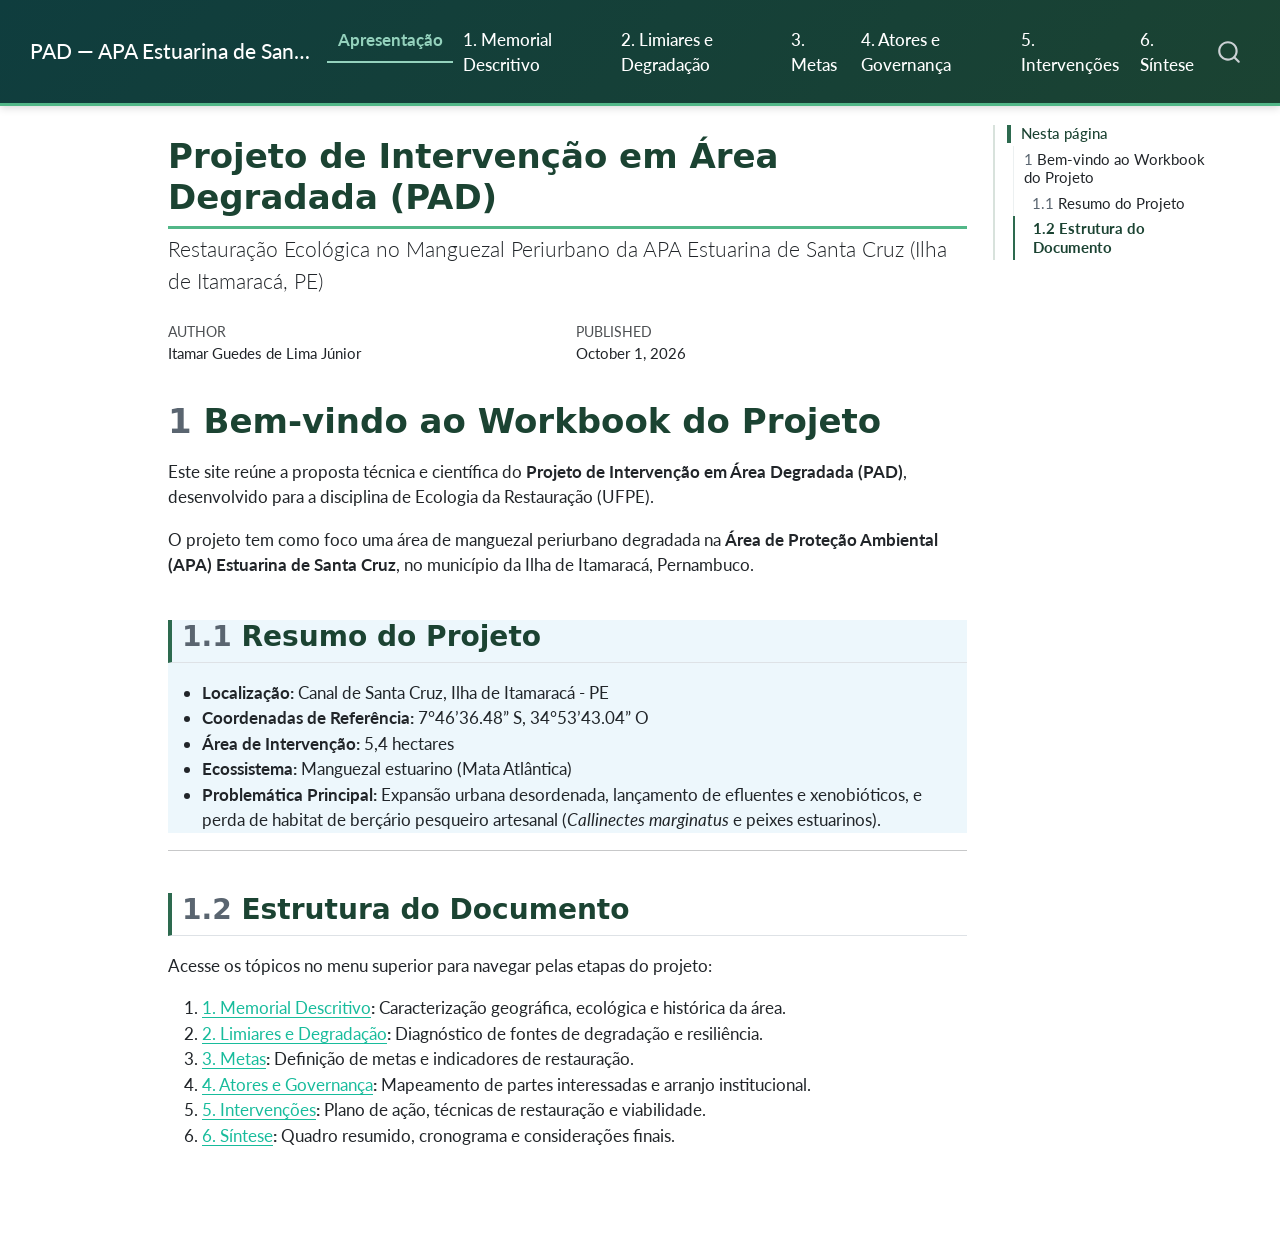
==== docs/index.html @ e3dc3521 "Add files via upload" ====
<!DOCTYPE html>
<html xmlns="http://www.w3.org/1999/xhtml" lang="en" xml:lang="en"><head>

<meta charset="utf-8">
<meta name="generator" content="quarto-1.10.18">

<meta name="viewport" content="width=device-width, initial-scale=1.0, user-scalable=yes">

<meta name="author" content="Itamar Guedes de Lima Júnior">
<meta name="dcterms.date" content="2026-10-01">

<title>Projeto de Intervenção em Área Degradada (PAD) – PAD — APA Estuarina de Santa Cruz</title>
<style>
/* Default styles provided by pandoc.
** See https://pandoc.org/MANUAL.html#variables-for-html for config info.
*/
span.smallcaps{font-variant: small-caps;}
div.columns{display: flex; gap: 1.5em;}
div.column{flex: auto;}
@media screen {
div.columns{gap: min(4vw, 1.5em);}
div.column{overflow-x: auto;}
}
div.hanging-indent{margin-left: 1.5em; text-indent: -1.5em;}
ul.task-list{list-style: none;}
ul.task-list li input[type="checkbox"] {
  width: 0.8em;
  margin: 0 0.8em 0.2em -1em; /* quarto-specific, see https://github.com/quarto-dev/quarto-cli/issues/4556 */ 
  vertical-align: middle;
}
</style>


<script src="site_libs/quarto-nav/quarto-nav.js"></script>
<script src="site_libs/quarto-nav/headroom.min.js"></script>
<script src="site_libs/clipboard/clipboard.min.js"></script>
<script src="site_libs/quarto-search/autocomplete.umd.js"></script>
<script src="site_libs/quarto-search/fuse.min.js"></script>
<script src="site_libs/quarto-search/quarto-search.js"></script>
<meta name="quarto:offset" content="./">
<script src="site_libs/quarto-html/quarto.js" type="module"></script>
<script src="site_libs/quarto-html/tabsets/tabsets.js" type="module"></script>
<script src="site_libs/quarto-html/popper.min.js"></script>
<script src="site_libs/quarto-html/tippy.umd.min.js"></script>
<script src="site_libs/quarto-html/anchor.min.js"></script>
<link href="site_libs/quarto-html/tippy.css" rel="stylesheet">
<link href="site_libs/quarto-html/quarto-syntax-highlighting-64a204ab8560d761af7679ceaba22944.css" rel="stylesheet" id="quarto-text-highlighting-styles">
<script src="site_libs/bootstrap/bootstrap.min.js"></script>
<link href="site_libs/bootstrap/bootstrap-icons.css" rel="stylesheet">
<link href="site_libs/bootstrap/bootstrap-92404dd89b1444827012a9e3a58cda88.min.css" rel="stylesheet" append-hash="true" id="quarto-bootstrap" data-mode="light">
<script id="quarto-search-options" type="application/json">{
  "location": "navbar",
  "copy-button": false,
  "collapse-after": 3,
  "panel-placement": "end",
  "type": "overlay",
  "limit": 50,
  "keyboard-shortcut": [
    "f",
    "/",
    "s"
  ],
  "show-item-context": false,
  "language": {
    "search-no-results-text": "No results",
    "search-matching-documents-text": "matching documents",
    "search-copy-link-title": "Copy link to search",
    "search-hide-matches-text": "Hide additional matches",
    "search-more-match-text": "more match in this document",
    "search-more-matches-text": "more matches in this document",
    "search-clear-button-title": "Clear",
    "search-text-placeholder": "",
    "search-detached-cancel-button-title": "Cancel",
    "search-submit-button-title": "Submit",
    "search-label": "Search"
  }
}</script>


<link rel="stylesheet" href="styles.css">
</head>

<body class="nav-fixed quarto-light">

<div id="quarto-search-results"></div>
  <header id="quarto-header" class="headroom fixed-top">
    <nav class="navbar navbar-expand-lg " data-bs-theme="dark">
      <div class="navbar-container container-fluid">
      <div class="navbar-brand-container mx-auto">
    <a class="navbar-brand" href="./index.html">
    <span class="navbar-title">PAD — APA Estuarina de Santa Cruz</span>
    </a>
  </div>
            <div id="quarto-search" class="" title="Search"></div>
          <button class="navbar-toggler" type="button" data-bs-toggle="collapse" data-bs-target="#navbarCollapse" aria-controls="navbarCollapse" role="menu" aria-expanded="false" aria-label="Toggle navigation" onclick="if (window.quartoToggleHeadroom) { window.quartoToggleHeadroom(); }">
  <span class="navbar-toggler-icon"></span>
</button>
          <div class="collapse navbar-collapse" id="navbarCollapse">
            <ul class="navbar-nav navbar-nav-scroll me-auto">
  <li class="nav-item">
    <a class="nav-link active" href="./index.html" aria-current="page"> 
<span class="menu-text">Apresentação</span></a>
  </li>  
  <li class="nav-item">
    <a class="nav-link" href="./secao1.html"> 
<span class="menu-text">1. Memorial Descritivo</span></a>
  </li>  
  <li class="nav-item">
    <a class="nav-link" href="./secao2.html"> 
<span class="menu-text">2. Limiares e Degradação</span></a>
  </li>  
  <li class="nav-item">
    <a class="nav-link" href="./secao3.html"> 
<span class="menu-text">3. Metas</span></a>
  </li>  
  <li class="nav-item">
    <a class="nav-link" href="./secao4.html"> 
<span class="menu-text">4. Atores e Governança</span></a>
  </li>  
  <li class="nav-item">
    <a class="nav-link" href="./secao5.html"> 
<span class="menu-text">5. Intervenções</span></a>
  </li>  
  <li class="nav-item">
    <a class="nav-link" href="./secao6.html"> 
<span class="menu-text">6. Síntese</span></a>
  </li>  
</ul>
          </div> <!-- /navcollapse -->
            <div class="quarto-navbar-tools">
</div>
      </div> <!-- /container-fluid -->
    </nav>
</header>
<!-- content -->
<div id="quarto-content" class="quarto-container page-columns page-rows-contents page-layout-article page-navbar">
<!-- sidebar -->
<!-- margin-sidebar -->
    <div id="quarto-margin-sidebar" class="sidebar margin-sidebar">
        <nav id="TOC" role="doc-toc" class="toc-active">
    <h2 id="toc-title">Nesta página</h2>
   
  <ul>
  <li><a href="#bem-vindo-ao-workbook-do-projeto" id="toc-bem-vindo-ao-workbook-do-projeto" class="nav-link active" data-scroll-target="#bem-vindo-ao-workbook-do-projeto"><span class="header-section-number">1</span> Bem-vindo ao Workbook do Projeto</a>
  <ul class="collapse">
  <li><a href="#resumo-do-projeto" id="toc-resumo-do-projeto" class="nav-link" data-scroll-target="#resumo-do-projeto"><span class="header-section-number">1.1</span> Resumo do Projeto</a></li>
  <li><a href="#estrutura-do-documento" id="toc-estrutura-do-documento" class="nav-link" data-scroll-target="#estrutura-do-documento"><span class="header-section-number">1.2</span> Estrutura do Documento</a></li>
  </ul></li>
  </ul>
</nav>
    </div>
<!-- main -->
<main class="content" id="quarto-document-content">

<header id="title-block-header" class="quarto-title-block default">
<div class="quarto-title">
<h1 class="title">Projeto de Intervenção em Área Degradada (PAD)</h1>
<p class="subtitle lead">Restauração Ecológica no Manguezal Periurbano da APA Estuarina de Santa Cruz (Ilha de Itamaracá, PE)</p>
</div>



<div class="quarto-title-meta">

    <div>
    <div class="quarto-title-meta-heading">Author</div>
    <div class="quarto-title-meta-contents">
             <p>Itamar Guedes de Lima Júnior </p>
          </div>
  </div>
    
    <div>
    <div class="quarto-title-meta-heading">Published</div>
    <div class="quarto-title-meta-contents">
      <p class="date">October 1, 2026</p>
    </div>
  </div>
  
    
  </div>
  


</header>


<section id="bem-vindo-ao-workbook-do-projeto" class="level1" data-number="1">
<h1 data-number="1"><span class="header-section-number">1</span> Bem-vindo ao Workbook do Projeto</h1>
<p>Este site reúne a proposta técnica e científica do <strong>Projeto de Intervenção em Área Degradada (PAD)</strong>, desenvolvido para a disciplina de Ecologia da Restauração (UFPE).</p>
<p>O projeto tem como foco uma área de manguezal periurbano degradada na <strong>Área de Proteção Ambiental (APA) Estuarina de Santa Cruz</strong>, no município da Ilha de Itamaracá, Pernambuco.</p>
<section id="resumo-do-projeto" class="level2 callout-info" data-number="1.1">
<h2 data-number="1.1" class="anchored" data-anchor-id="resumo-do-projeto"><span class="header-section-number">1.1</span> Resumo do Projeto</h2>
<ul>
<li><strong>Localização:</strong> Canal de Santa Cruz, Ilha de Itamaracá - PE</li>
<li><strong>Coordenadas de Referência:</strong> 7°46’36.48” S, 34°53’43.04” O</li>
<li><strong>Área de Intervenção:</strong> 5,4 hectares</li>
<li><strong>Ecossistema:</strong> Manguezal estuarino (Mata Atlântica)</li>
<li><strong>Problemática Principal:</strong> Expansão urbana desordenada, lançamento de efluentes e xenobióticos, e perda de habitat de berçário pesqueiro artesanal (<em>Callinectes marginatus</em> e peixes estuarinos).</li>
</ul>
</section>
<hr>
<section id="estrutura-do-documento" class="level2" data-number="1.2">
<h2 data-number="1.2" class="anchored" data-anchor-id="estrutura-do-documento"><span class="header-section-number">1.2</span> Estrutura do Documento</h2>
<p>Acesse os tópicos no menu superior para navegar pelas etapas do projeto:</p>
<ol type="1">
<li><strong><a href="./secao1.html">1. Memorial Descritivo</a>:</strong> Caracterização geográfica, ecológica e histórica da área.</li>
<li><strong><a href="./secao2.html">2. Limiares e Degradação</a>:</strong> Diagnóstico de fontes de degradação e resiliência.</li>
<li><strong><a href="./secao3.html">3. Metas</a>:</strong> Definição de metas e indicadores de restauração.</li>
<li><strong><a href="./secao4.html">4. Atores e Governança</a>:</strong> Mapeamento de partes interessadas e arranjo institucional.</li>
<li><strong><a href="./secao5.html">5. Intervenções</a>:</strong> Plano de ação, técnicas de restauração e viabilidade.</li>
<li><strong><a href="./secao6.html">6. Síntese</a>:</strong> Quadro resumido, cronograma e considerações finais.</li>
</ol>


</section>
</section>

</main> <!-- /main -->
<script id="quarto-html-after-body" type="application/javascript">
  window.document.addEventListener("DOMContentLoaded", function (event) {
    const icon = "";
    const anchorJS = new window.AnchorJS();
    anchorJS.options = {
      placement: 'right',
      icon: icon
    };
    anchorJS.add('.anchored');
    const isCodeAnnotation = (el) => {
      for (const clz of el.classList) {
        if (clz.startsWith('code-annotation-')) {                     
          return true;
        }
      }
      return false;
    }
    const onCopySuccess = function(e) {
      // button target
      const button = e.trigger;
      // don't keep focus
      button.blur();
      // flash "checked"
      button.classList.add('code-copy-button-checked');
      var currentTitle = button.getAttribute("title");
      button.setAttribute("title", "Copied!");
      let tooltip;
      if (window.bootstrap) {
        button.setAttribute("data-bs-toggle", "tooltip");
        button.setAttribute("data-bs-placement", "left");
        button.setAttribute("data-bs-title", "Copied!");
        tooltip = new bootstrap.Tooltip(button, 
          { trigger: "manual", 
            customClass: "code-copy-button-tooltip",
            offset: [0, -8]});
        tooltip.show();    
      }
      setTimeout(function() {
        if (tooltip) {
          tooltip.hide();
          button.removeAttribute("data-bs-title");
          button.removeAttribute("data-bs-toggle");
          button.removeAttribute("data-bs-placement");
        }
        button.setAttribute("title", currentTitle);
        button.classList.remove('code-copy-button-checked');
      }, 1000);
      // clear code selection
      e.clearSelection();
    }
    const getTextToCopy = function(trigger) {
      const outerScaffold = trigger.parentElement.cloneNode(true);
      const codeEl = outerScaffold.querySelector('code');
      for (const childEl of codeEl.children) {
        if (isCodeAnnotation(childEl)) {
          childEl.remove();
        }
      }
      return codeEl.innerText;
    }
    const clipboard = new window.ClipboardJS('.code-copy-button:not([data-in-quarto-modal])', {
      text: getTextToCopy
    });
    clipboard.on('success', onCopySuccess);
    if (window.document.getElementById('quarto-embedded-source-code-modal')) {
      const clipboardModal = new window.ClipboardJS('.code-copy-button[data-in-quarto-modal]', {
        text: getTextToCopy,
        container: window.document.getElementById('quarto-embedded-source-code-modal')
      });
      clipboardModal.on('success', onCopySuccess);
    }
      var localhostRegex = new RegExp(/^(?:http|https):\/\/localhost\:?[0-9]*\//);
      var mailtoRegex = new RegExp(/^mailto:/);
        var filterRegex = new RegExp('/' + window.location.host + '/');
      var isInternal = (href) => {
          return filterRegex.test(href) || localhostRegex.test(href) || mailtoRegex.test(href);
      }
      // Inspect non-navigation links and adorn them if external
     var links = window.document.querySelectorAll('a[href]:not(.nav-link):not(.navbar-brand):not(.toc-action):not(.sidebar-link):not(.sidebar-item-toggle):not(.pagination-link):not(.no-external):not([aria-hidden]):not(.dropdown-item):not(.quarto-navigation-tool):not(.about-link)');
      for (var i=0; i<links.length; i++) {
        const link = links[i];
        if (!isInternal(link.href)) {
          // undo the damage that might have been done by quarto-nav.js in the case of
          // links that we want to consider external
          if (link.dataset.originalHref !== undefined) {
            link.href = link.dataset.originalHref;
          }
        }
      }
    function tippyHover(el, contentFn, onTriggerFn, onUntriggerFn) {
      const config = {
        allowHTML: true,
        maxWidth: 500,
        delay: 100,
        arrow: false,
        appendTo: function(el) {
            return el.parentElement;
        },
        interactive: true,
        interactiveBorder: 10,
        theme: 'quarto',
        placement: 'bottom-start',
      };
      if (contentFn) {
        config.content = contentFn;
      }
      if (onTriggerFn) {
        config.onTrigger = onTriggerFn;
      }
      if (onUntriggerFn) {
        config.onUntrigger = onUntriggerFn;
      }
      window.tippy(el, config); 
    }
    const noterefs = window.document.querySelectorAll('a[role="doc-noteref"]');
    for (var i=0; i<noterefs.length; i++) {
      const ref = noterefs[i];
      tippyHover(ref, function() {
        // use id or data attribute instead here
        let href = ref.getAttribute('data-footnote-href') || ref.getAttribute('href');
        try { href = new URL(href).hash; } catch {}
        const id = href.replace(/^#\/?/, "");
        const note = window.document.getElementById(id);
        if (note) {
          return note.innerHTML;
        } else {
          return "";
        }
      });
    }
    const xrefs = window.document.querySelectorAll('a.quarto-xref');
    const processXRef = (id, note) => {
      // Strip column container classes
      const stripColumnClz = (el) => {
        el.classList.remove("page-full", "page-columns");
        if (el.children) {
          for (const child of el.children) {
            stripColumnClz(child);
          }
        }
      }
      stripColumnClz(note)
      if (id === null || id.startsWith('sec-')) {
        // Special case sections, only their first couple elements
        const container = document.createElement("div");
        if (note.children && note.children.length > 2) {
          container.appendChild(note.children[0].cloneNode(true));
          for (let i = 1; i < note.children.length; i++) {
            const child = note.children[i];
            if (child.tagName === "P" && child.innerText === "") {
              continue;
            } else {
              container.appendChild(child.cloneNode(true));
              break;
            }
          }
          if (window.Quarto?.typesetMath) {
            window.Quarto.typesetMath(container);
          }
          return container.innerHTML
        } else {
          if (window.Quarto?.typesetMath) {
            window.Quarto.typesetMath(note);
          }
          return note.innerHTML;
        }
      } else {
        // Remove any anchor links if they are present
        const anchorLink = note.querySelector('a.anchorjs-link');
        if (anchorLink) {
          anchorLink.remove();
        }
        if (window.Quarto?.typesetMath) {
          window.Quarto.typesetMath(note);
        }
        if (note.classList.contains("callout")) {
          return note.outerHTML;
        } else {
          return note.innerHTML;
        }
      }
    }
    for (var i=0; i<xrefs.length; i++) {
      const xref = xrefs[i];
      tippyHover(xref, undefined, function(instance) {
        instance.disable();
        let url = xref.getAttribute('href');
        let hash = undefined; 
        if (url.startsWith('#')) {
          hash = url;
        } else {
          try { hash = new URL(url).hash; } catch {}
        }
        if (hash) {
          const id = hash.replace(/^#\/?/, "");
          const note = window.document.getElementById(id);
          if (note !== null) {
            try {
              const html = processXRef(id, note.cloneNode(true));
              instance.setContent(html);
            } finally {
              instance.enable();
              instance.show();
            }
          } else {
            // See if we can fetch this
            fetch(url.split('#')[0])
            .then(res => res.text())
            .then(html => {
              const parser = new DOMParser();
              const htmlDoc = parser.parseFromString(html, "text/html");
              const note = htmlDoc.getElementById(id);
              if (note !== null) {
                const html = processXRef(id, note);
                instance.setContent(html);
              } 
            }).finally(() => {
              instance.enable();
              instance.show();
            });
          }
        } else {
          // See if we can fetch a full url (with no hash to target)
          // This is a special case and we should probably do some content thinning / targeting
          fetch(url)
          .then(res => res.text())
          .then(html => {
            const parser = new DOMParser();
            const htmlDoc = parser.parseFromString(html, "text/html");
            const note = htmlDoc.querySelector('main.content');
            if (note !== null) {
              // This should only happen for chapter cross references
              // (since there is no id in the URL)
              // remove the first header
              if (note.children.length > 0 && note.children[0].tagName === "HEADER") {
                note.children[0].remove();
              }
              const html = processXRef(null, note);
              instance.setContent(html);
            } 
          }).finally(() => {
            instance.enable();
            instance.show();
          });
        }
      }, function(instance) {
      });
    }
        let selectedAnnoteEl;
        const selectorForAnnotation = ( cell, annotation) => {
          let cellAttr = 'data-code-cell="' + cell + '"';
          let lineAttr = 'data-code-annotation="' +  annotation + '"';
          const selector = 'span[' + cellAttr + '][' + lineAttr + ']';
          return selector;
        }
        const selectCodeLines = (annoteEl) => {
          const doc = window.document;
          const targetCell = annoteEl.getAttribute("data-target-cell");
          const targetAnnotation = annoteEl.getAttribute("data-target-annotation");
          const annoteSpan = window.document.querySelector(selectorForAnnotation(targetCell, targetAnnotation));
          const lines = annoteSpan.getAttribute("data-code-lines").split(",");
          const lineIds = lines.map((line) => {
            return targetCell + "-" + line;
          })
          let top = null;
          let height = null;
          let parent = null;
          if (lineIds.length > 0) {
              //compute the position of the single el (top and bottom and make a div)
              const el = window.document.getElementById(lineIds[0]);
              top = el.offsetTop;
              height = el.offsetHeight;
              parent = el.parentElement.parentElement;
            if (lineIds.length > 1) {
              const lastEl = window.document.getElementById(lineIds[lineIds.length - 1]);
              const bottom = lastEl.offsetTop + lastEl.offsetHeight;
              height = bottom - top;
            }
            if (top !== null && height !== null && parent !== null) {
              // cook up a div (if necessary) and position it 
              let div = window.document.getElementById("code-annotation-line-highlight");
              if (div === null) {
                div = window.document.createElement("div");
                div.setAttribute("id", "code-annotation-line-highlight");
                div.style.position = 'absolute';
                parent.appendChild(div);
              }
              div.style.top = top - 2 + "px";
              div.style.height = height + 4 + "px";
              div.style.left = 0;
              let gutterDiv = window.document.getElementById("code-annotation-line-highlight-gutter");
              if (gutterDiv === null) {
                gutterDiv = window.document.createElement("div");
                gutterDiv.setAttribute("id", "code-annotation-line-highlight-gutter");
                gutterDiv.style.position = 'absolute';
                const codeCell = window.document.getElementById(targetCell);
                const gutter = codeCell.querySelector('.code-annotation-gutter');
                gutter.appendChild(gutterDiv);
              }
              gutterDiv.style.top = top - 2 + "px";
              gutterDiv.style.height = height + 4 + "px";
            }
            selectedAnnoteEl = annoteEl;
          }
        };
        const unselectCodeLines = () => {
          const elementsIds = ["code-annotation-line-highlight", "code-annotation-line-highlight-gutter"];
          elementsIds.forEach((elId) => {
            const div = window.document.getElementById(elId);
            if (div) {
              div.remove();
            }
          });
          selectedAnnoteEl = undefined;
        };
          // Handle positioning of the toggle
      window.addEventListener(
        "resize",
        throttle(() => {
          elRect = undefined;
          if (selectedAnnoteEl) {
            selectCodeLines(selectedAnnoteEl);
          }
        }, 10)
      );
      function throttle(fn, ms) {
      let throttle = false;
      let timer;
        return (...args) => {
          if(!throttle) { // first call gets through
              fn.apply(this, args);
              throttle = true;
          } else { // all the others get throttled
              if(timer) clearTimeout(timer); // cancel #2
              timer = setTimeout(() => {
                fn.apply(this, args);
                timer = throttle = false;
              }, ms);
          }
        };
      }
        // Attach click handler to the DT
        const annoteDls = window.document.querySelectorAll('dt[data-target-cell]');
        for (const annoteDlNode of annoteDls) {
          annoteDlNode.addEventListener('click', (event) => {
            const clickedEl = event.target;
            if (clickedEl !== selectedAnnoteEl) {
              unselectCodeLines();
              const activeEl = window.document.querySelector('dt[data-target-cell].code-annotation-active');
              if (activeEl) {
                activeEl.classList.remove('code-annotation-active');
              }
              selectCodeLines(clickedEl);
              clickedEl.classList.add('code-annotation-active');
            } else {
              // Unselect the line
              unselectCodeLines();
              clickedEl.classList.remove('code-annotation-active');
            }
          });
        }
    const findCites = (el) => {
      const parentEl = el.parentElement;
      if (parentEl) {
        const cites = parentEl.dataset.cites;
        if (cites) {
          return {
            el,
            cites: cites.split(' ')
          };
        } else {
          return findCites(el.parentElement)
        }
      } else {
        return undefined;
      }
    };
    var bibliorefs = window.document.querySelectorAll('a[role="doc-biblioref"]');
    for (var i=0; i<bibliorefs.length; i++) {
      const ref = bibliorefs[i];
      const citeInfo = findCites(ref);
      if (citeInfo) {
        tippyHover(citeInfo.el, function() {
          var popup = window.document.createElement('div');
          citeInfo.cites.forEach(function(cite) {
            var citeDiv = window.document.createElement('div');
            citeDiv.classList.add('hanging-indent');
            citeDiv.classList.add('csl-entry');
            var biblioDiv = window.document.getElementById('ref-' + cite);
            if (biblioDiv) {
              citeDiv.innerHTML = biblioDiv.innerHTML;
            }
            popup.appendChild(citeDiv);
          });
          return popup.innerHTML;
        });
      }
    }
  });
  </script>
</div> <!-- /content -->




</body></html>
---- docs/site_libs/quarto-html/tippy.css ----
.tippy-box[data-animation=fade][data-state=hidden]{opacity:0}[data-tippy-root]{max-width:calc(100vw - 10px)}.tippy-box{position:relative;background-color:#333;color:#fff;border-radius:4px;font-size:14px;line-height:1.4;white-space:normal;outline:0;transition-property:transform,visibility,opacity}.tippy-box[data-placement^=top]>.tippy-arrow{bottom:0}.tippy-box[data-placement^=top]>.tippy-arrow:before{bottom:-7px;left:0;border-width:8px 8px 0;border-top-color:initial;transform-origin:center top}.tippy-box[data-placement^=bottom]>.tippy-arrow{top:0}.tippy-box[data-placement^=bottom]>.tippy-arrow:before{top:-7px;left:0;border-width:0 8px 8px;border-bottom-color:initial;transform-origin:center bottom}.tippy-box[data-placement^=left]>.tippy-arrow{right:0}.tippy-box[data-placement^=left]>.tippy-arrow:before{border-width:8px 0 8px 8px;border-left-color:initial;right:-7px;transform-origin:center left}.tippy-box[data-placement^=right]>.tippy-arrow{left:0}.tippy-box[data-placement^=right]>.tippy-arrow:before{left:-7px;border-width:8px 8px 8px 0;border-right-color:initial;transform-origin:center right}.tippy-box[data-inertia][data-state=visible]{transition-timing-function:cubic-bezier(.54,1.5,.38,1.11)}.tippy-arrow{width:16px;height:16px;color:#333}.tippy-arrow:before{content:"";position:absolute;border-color:transparent;border-style:solid}.tippy-content{position:relative;padding:5px 9px;z-index:1}
---- docs/site_libs/quarto-html/quarto-syntax-highlighting-64a204ab8560d761af7679ceaba22944.css ----
/* quarto syntax highlight colors */
:root {
  --quarto-hl-ot-color: #003B4F;
  --quarto-hl-at-color: #657422;
  --quarto-hl-ss-color: #20794D;
  --quarto-hl-an-color: #5E5E5E;
  --quarto-hl-fu-color: #4758AB;
  --quarto-hl-st-color: #20794D;
  --quarto-hl-cf-color: #003B4F;
  --quarto-hl-op-color: #5E5E5E;
  --quarto-hl-er-color: #AD0000;
  --quarto-hl-bn-color: #AD0000;
  --quarto-hl-al-color: #AD0000;
  --quarto-hl-va-color: #111111;
  --quarto-hl-bu-color: inherit;
  --quarto-hl-ex-color: inherit;
  --quarto-hl-pp-color: #AD0000;
  --quarto-hl-in-color: #5E5E5E;
  --quarto-hl-vs-color: #20794D;
  --quarto-hl-wa-color: #5E5E5E;
  --quarto-hl-do-color: #5E5E5E;
  --quarto-hl-im-color: #00769E;
  --quarto-hl-ch-color: #20794D;
  --quarto-hl-dt-color: #AD0000;
  --quarto-hl-fl-color: #AD0000;
  --quarto-hl-co-color: #5E5E5E;
  --quarto-hl-cv-color: #5E5E5E;
  --quarto-hl-cn-color: #8f5902;
  --quarto-hl-sc-color: #5E5E5E;
  --quarto-hl-dv-color: #AD0000;
  --quarto-hl-kw-color: #003B4F;
}

/* other quarto variables */
:root {
  --quarto-font-monospace: SFMono-Regular, Menlo, Monaco, Consolas, "Liberation Mono", "Courier New", monospace;
}

/* syntax highlight based on Pandoc's rules */
pre > code.sourceCode > span {
  color: #003B4F;
}

code.sourceCode > span {
  color: #003B4F;
}

div.sourceCode,
div.sourceCode pre.sourceCode {
  color: #003B4F;
}

/* Normal */
code span {
  color: #003B4F;
}

/* Alert */
code span.al {
  color: #AD0000;
  font-style: inherit;
}

/* Annotation */
code span.an {
  color: #5E5E5E;
  font-style: inherit;
}

/* Attribute */
code span.at {
  color: #657422;
  font-style: inherit;
}

/* BaseN */
code span.bn {
  color: #AD0000;
  font-style: inherit;
}

/* BuiltIn */
code span.bu {
  font-style: inherit;
}

/* ControlFlow */
code span.cf {
  color: #003B4F;
  font-weight: bold;
  font-style: inherit;
}

/* Char */
code span.ch {
  color: #20794D;
  font-style: inherit;
}

/* Constant */
code span.cn {
  color: #8f5902;
  font-style: inherit;
}

/* Comment */
code span.co {
  color: #5E5E5E;
  font-style: inherit;
}

/* CommentVar */
code span.cv {
  color: #5E5E5E;
  font-style: italic;
}

/* Documentation */
code span.do {
  color: #5E5E5E;
  font-style: italic;
}

/* DataType */
code span.dt {
  color: #AD0000;
  font-style: inherit;
}

/* DecVal */
code span.dv {
  color: #AD0000;
  font-style: inherit;
}

/* Error */
code span.er {
  color: #AD0000;
  font-style: inherit;
}

/* Extension */
code span.ex {
  font-style: inherit;
}

/* Float */
code span.fl {
  color: #AD0000;
  font-style: inherit;
}

/* Function */
code span.fu {
  color: #4758AB;
  font-style: inherit;
}

/* Import */
code span.im {
  color: #00769E;
  font-style: inherit;
}

/* Information */
code span.in {
  color: #5E5E5E;
  font-style: inherit;
}

/* Keyword */
code span.kw {
  color: #003B4F;
  font-weight: bold;
  font-style: inherit;
}

/* Operator */
code span.op {
  color: #5E5E5E;
  font-style: inherit;
}

/* Other */
code span.ot {
  color: #003B4F;
  font-style: inherit;
}

/* Preprocessor */
code span.pp {
  color: #AD0000;
  font-style: inherit;
}

/* SpecialChar */
code span.sc {
  color: #5E5E5E;
  font-style: inherit;
}

/* SpecialString */
code span.ss {
  color: #20794D;
  font-style: inherit;
}

/* String */
code span.st {
  color: #20794D;
  font-style: inherit;
}

/* Variable */
code span.va {
  color: #111111;
  font-style: inherit;
}

/* VerbatimString */
code span.vs {
  color: #20794D;
  font-style: inherit;
}

/* Warning */
code span.wa {
  color: #5E5E5E;
  font-style: italic;
}

.prevent-inlining {
  content: "</";
}

/*# sourceMappingURL=9d8d5bb603a83b8298b89080a598c93b.css.map */
---- docs/styles.css ----
/*-- scss:rules --*/
/* Theme Customizado: Manguezal e Estuário (APA Santa Cruz / Itamaracá) */

/* Paleta de Cores:
   - Verde Mangue Profundo: #1b4332
   - Verde Folha de Mangue: #2d6a4f
   - Verde Menta / Água Estuarina: #52b788 / #74c69d
   - Azul Estuarino / Oceânico: #0077b6
   - Fundo Suave / Areia Estuarina: #f8f9fa / #f4f7f5
*/

:root {
  --bs-primary: #1b4332;
  --bs-primary-rgb: 27, 67, 50;
  --bs-secondary: #0077b6;
  --bs-success: #2d6a4f;
  --bs-info: #0a9396;
  --bs-link-color: #2d6a4f;
  --bs-link-hover-color: #1b4332;
}

/* Navbar Customizada */
.navbar {
  background: linear-gradient(135deg, #0f3d3e 0%, #1b4332 100%) !important;
  box-shadow: 0 2px 8px rgba(0,0,0,0.15);
  border-bottom: 3px solid #52b788;
}

.navbar-brand, .navbar-nav .nav-link {
  color: #ffffff !important;
  font-weight: 500;
}

.navbar-nav .nav-link:hover {
  color: #74c69d !important;
}

.navbar-nav .nav-link.active {
  color: #94d2bd !important;
  font-weight: 700;
  border-bottom: 2px solid #94d2bd;
}

/* Títulos das Páginas */
h1, h2, h3, .title {
  color: #1b4332;
  font-weight: 700;
  font-family: 'Segoe UI', system-ui, -apple-system, sans-serif;
}

h1.title {
  border-bottom: 3px solid #52b788;
  padding-bottom: 8px;
  margin-bottom: 20px;
}

h2 {
  border-left: 4px solid #2d6a4f;
  padding-left: 10px;
  margin-top: 1.5em;
}

/* Tabelas com Estilo de Manguezal */
table {
  border-collapse: collapse;
  width: 100%;
  margin: 1.5em 0;
  box-shadow: 0 1px 4px rgba(0,0,0,0.08);
  border-radius: 6px;
  overflow: hidden;
}

thead th, table.table thead th {
  background-color: #1b4332 !important;
  color: #ffffff !important;
  font-weight: 600;
  text-transform: uppercase;
  font-size: 0.85rem;
  letter-spacing: 0.5px;
  padding: 12px;
}

tbody tr:nth-child(even) {
  background-color: #f4f7f5;
}

tbody tr:hover {
  background-color: #e8f0ec;
}

/* Callouts / Caixas de Destaque */
.callout {
  border-radius: 8px;
  box-shadow: 0 2px 6px rgba(0,0,0,0.05);
}

.callout-note {
  border-left-color: #2d6a4f !important;
  background-color: #f0f7f3 !important;
}

.callout-note .callout-header {
  color: #1b4332 !important;
  font-weight: 600;
}

.callout-info {
  border-left-color: #0077b6 !important;
  background-color: #edf7fc !important;
}

.callout-info .callout-header {
  color: #005f73 !important;
  font-weight: 600;
}

.callout-warning {
  border-left-color: #ca6702 !important;
  background-color: #fdf8f2 !important;
}

/* Sumário Lateral (TOC) */
#TOC {
  border-left: 2px solid #d8e2dc;
  padding-left: 12px;
}

#TOC a.nav-link.active {
  color: #1b4332 !important;
  font-weight: bold;
  border-left: 2px solid #2d6a4f;
}

/* Rodapé das Imagens / Captions */
figure figcaption {
  color: #525252;
  font-style: italic;
  text-align: center;
  margin-top: 6px;
}
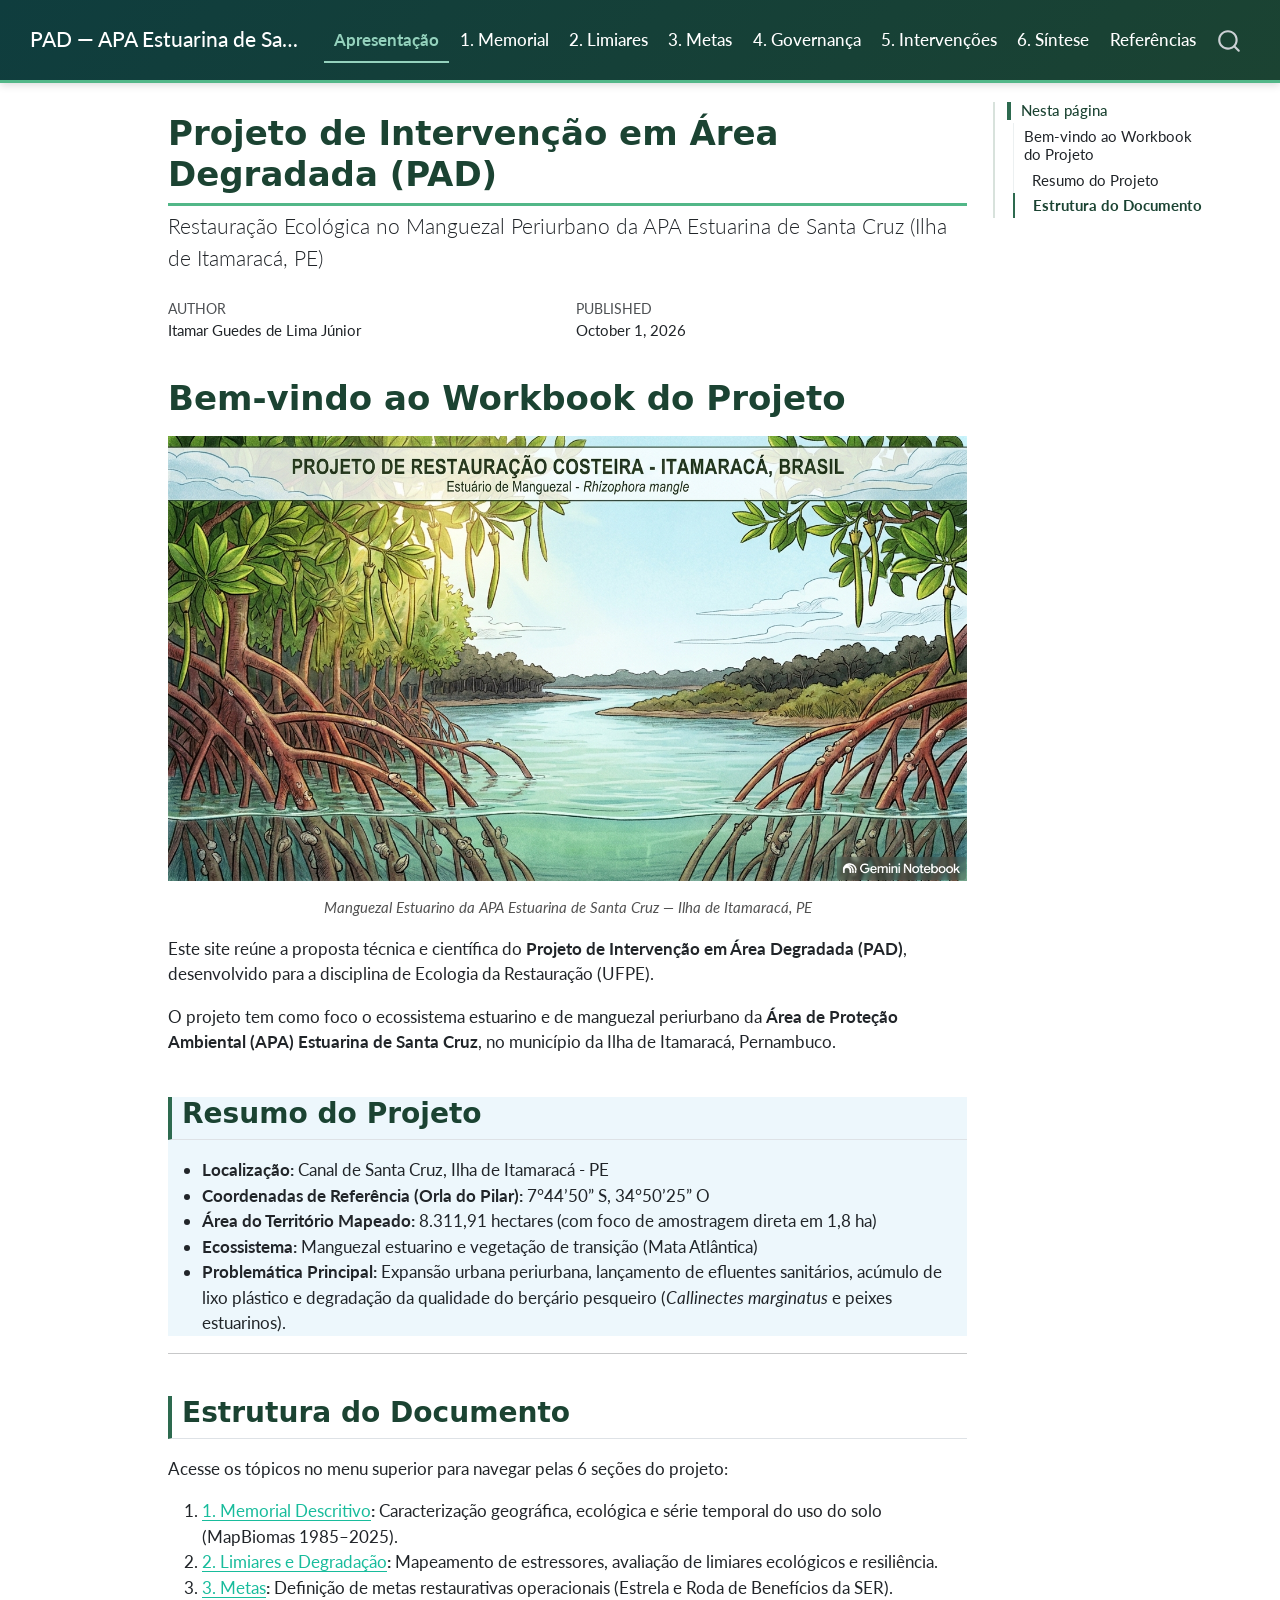
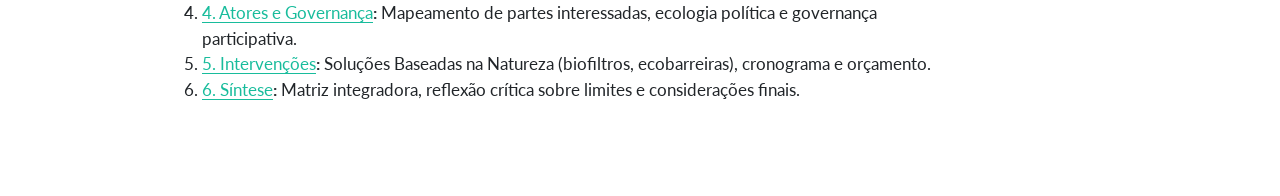
==== commit 1ed0552d: "Add files via upload" ====
--- a/docs/index.html
+++ b/docs/index.html
@@ -103,11 +103,11 @@
   </li>  
   <li class="nav-item">
     <a class="nav-link" href="./secao1.html"> 
-<span class="menu-text">1. Memorial Descritivo</span></a>
+<span class="menu-text">1. Memorial</span></a>
   </li>  
   <li class="nav-item">
     <a class="nav-link" href="./secao2.html"> 
-<span class="menu-text">2. Limiares e Degradação</span></a>
+<span class="menu-text">2. Limiares</span></a>
   </li>  
   <li class="nav-item">
     <a class="nav-link" href="./secao3.html"> 
@@ -115,7 +115,7 @@
   </li>  
   <li class="nav-item">
     <a class="nav-link" href="./secao4.html"> 
-<span class="menu-text">4. Atores e Governança</span></a>
+<span class="menu-text">4. Governança</span></a>
   </li>  
   <li class="nav-item">
     <a class="nav-link" href="./secao5.html"> 
@@ -124,6 +124,10 @@
   <li class="nav-item">
     <a class="nav-link" href="./secao6.html"> 
 <span class="menu-text">6. Síntese</span></a>
+  </li>  
+  <li class="nav-item">
+    <a class="nav-link" href="./referencias.html"> 
+<span class="menu-text">Referências</span></a>
   </li>  
 </ul>
           </div> <!-- /navcollapse -->
@@ -141,10 +145,10 @@
     <h2 id="toc-title">Nesta página</h2>
    
   <ul>
-  <li><a href="#bem-vindo-ao-workbook-do-projeto" id="toc-bem-vindo-ao-workbook-do-projeto" class="nav-link active" data-scroll-target="#bem-vindo-ao-workbook-do-projeto"><span class="header-section-number">1</span> Bem-vindo ao Workbook do Projeto</a>
+  <li><a href="#bem-vindo-ao-workbook-do-projeto" id="toc-bem-vindo-ao-workbook-do-projeto" class="nav-link active" data-scroll-target="#bem-vindo-ao-workbook-do-projeto">Bem-vindo ao Workbook do Projeto</a>
   <ul class="collapse">
-  <li><a href="#resumo-do-projeto" id="toc-resumo-do-projeto" class="nav-link" data-scroll-target="#resumo-do-projeto"><span class="header-section-number">1.1</span> Resumo do Projeto</a></li>
-  <li><a href="#estrutura-do-documento" id="toc-estrutura-do-documento" class="nav-link" data-scroll-target="#estrutura-do-documento"><span class="header-section-number">1.2</span> Estrutura do Documento</a></li>
+  <li><a href="#resumo-do-projeto" id="toc-resumo-do-projeto" class="nav-link" data-scroll-target="#resumo-do-projeto">Resumo do Projeto</a></li>
+  <li><a href="#estrutura-do-documento" id="toc-estrutura-do-documento" class="nav-link" data-scroll-target="#estrutura-do-documento">Estrutura do Documento</a></li>
   </ul></li>
   </ul>
 </nav>
@@ -184,31 +188,37 @@
 </header>
 
 
-<section id="bem-vindo-ao-workbook-do-projeto" class="level1" data-number="1">
-<h1 data-number="1"><span class="header-section-number">1</span> Bem-vindo ao Workbook do Projeto</h1>
+<section id="bem-vindo-ao-workbook-do-projeto" class="level1">
+<h1>Bem-vindo ao Workbook do Projeto</h1>
+<div class="quarto-figure quarto-figure-center">
+<figure class="figure">
+<p><img src="banner_capa.png" class="img-fluid figure-img" style="width:100.0%"></p>
+<figcaption>Manguezal Estuarino da APA Estuarina de Santa Cruz — Ilha de Itamaracá, PE</figcaption>
+</figure>
+</div>
 <p>Este site reúne a proposta técnica e científica do <strong>Projeto de Intervenção em Área Degradada (PAD)</strong>, desenvolvido para a disciplina de Ecologia da Restauração (UFPE).</p>
-<p>O projeto tem como foco uma área de manguezal periurbano degradada na <strong>Área de Proteção Ambiental (APA) Estuarina de Santa Cruz</strong>, no município da Ilha de Itamaracá, Pernambuco.</p>
-<section id="resumo-do-projeto" class="level2 callout-info" data-number="1.1">
-<h2 data-number="1.1" class="anchored" data-anchor-id="resumo-do-projeto"><span class="header-section-number">1.1</span> Resumo do Projeto</h2>
+<p>O projeto tem como foco o ecossistema estuarino e de manguezal periurbano da <strong>Área de Proteção Ambiental (APA) Estuarina de Santa Cruz</strong>, no município da Ilha de Itamaracá, Pernambuco.</p>
+<section id="resumo-do-projeto" class="level2 callout-info">
+<h2 class="anchored" data-anchor-id="resumo-do-projeto">Resumo do Projeto</h2>
 <ul>
 <li><strong>Localização:</strong> Canal de Santa Cruz, Ilha de Itamaracá - PE</li>
-<li><strong>Coordenadas de Referência:</strong> 7°46’36.48” S, 34°53’43.04” O</li>
-<li><strong>Área de Intervenção:</strong> 5,4 hectares</li>
-<li><strong>Ecossistema:</strong> Manguezal estuarino (Mata Atlântica)</li>
-<li><strong>Problemática Principal:</strong> Expansão urbana desordenada, lançamento de efluentes e xenobióticos, e perda de habitat de berçário pesqueiro artesanal (<em>Callinectes marginatus</em> e peixes estuarinos).</li>
+<li><strong>Coordenadas de Referência (Orla do Pilar):</strong> 7°44’50” S, 34°50’25” O</li>
+<li><strong>Área do Território Mapeado:</strong> 8.311,91 hectares (com foco de amostragem direta em 1,8 ha)</li>
+<li><strong>Ecossistema:</strong> Manguezal estuarino e vegetação de transição (Mata Atlântica)</li>
+<li><strong>Problemática Principal:</strong> Expansão urbana periurbana, lançamento de efluentes sanitários, acúmulo de lixo plástico e degradação da qualidade do berçário pesqueiro (<em>Callinectes marginatus</em> e peixes estuarinos).</li>
 </ul>
 </section>
 <hr>
-<section id="estrutura-do-documento" class="level2" data-number="1.2">
-<h2 data-number="1.2" class="anchored" data-anchor-id="estrutura-do-documento"><span class="header-section-number">1.2</span> Estrutura do Documento</h2>
-<p>Acesse os tópicos no menu superior para navegar pelas etapas do projeto:</p>
+<section id="estrutura-do-documento" class="level2">
+<h2 class="anchored" data-anchor-id="estrutura-do-documento">Estrutura do Documento</h2>
+<p>Acesse os tópicos no menu superior para navegar pelas 6 seções do projeto:</p>
 <ol type="1">
-<li><strong><a href="./secao1.html">1. Memorial Descritivo</a>:</strong> Caracterização geográfica, ecológica e histórica da área.</li>
-<li><strong><a href="./secao2.html">2. Limiares e Degradação</a>:</strong> Diagnóstico de fontes de degradação e resiliência.</li>
-<li><strong><a href="./secao3.html">3. Metas</a>:</strong> Definição de metas e indicadores de restauração.</li>
-<li><strong><a href="./secao4.html">4. Atores e Governança</a>:</strong> Mapeamento de partes interessadas e arranjo institucional.</li>
-<li><strong><a href="./secao5.html">5. Intervenções</a>:</strong> Plano de ação, técnicas de restauração e viabilidade.</li>
-<li><strong><a href="./secao6.html">6. Síntese</a>:</strong> Quadro resumido, cronograma e considerações finais.</li>
+<li><strong><a href="./secao1.html">1. Memorial Descritivo</a>:</strong> Caracterização geográfica, ecológica e série temporal do uso do solo (MapBiomas 1985–2025).</li>
+<li><strong><a href="./secao2.html">2. Limiares e Degradação</a>:</strong> Mapeamento de estressores, avaliação de limiares ecológicos e resiliência.</li>
+<li><strong><a href="./secao3.html">3. Metas</a>:</strong> Definição de metas restaurativas operacionais (Estrela e Roda de Benefícios da SER).</li>
+<li><strong><a href="./secao4.html">4. Atores e Governança</a>:</strong> Mapeamento de partes interessadas, ecologia política e governança participativa.</li>
+<li><strong><a href="./secao5.html">5. Intervenções</a>:</strong> Soluções Baseadas na Natureza (biofiltros, ecobarreiras), cronograma e orçamento.</li>
+<li><strong><a href="./secao6.html">6. Síntese</a>:</strong> Matriz integradora, reflexão crítica sobre limites e considerações finais.</li>
 </ol>
 
 
--- a/docs/styles.css
+++ b/docs/styles.css
@@ -1,13 +1,5 @@
+/* Theme Customizado: Manguezal e Estuário (APA Santa Cruz / Itamaracá) */
 /*-- scss:rules --*/
-/* Theme Customizado: Manguezal e Estuário (APA Santa Cruz / Itamaracá) */
-
-/* Paleta de Cores:
-   - Verde Mangue Profundo: #1b4332
-   - Verde Folha de Mangue: #2d6a4f
-   - Verde Menta / Água Estuarina: #52b788 / #74c69d
-   - Azul Estuarino / Oceânico: #0077b6
-   - Fundo Suave / Areia Estuarina: #f8f9fa / #f4f7f5
-*/
 
 :root {
   --bs-primary: #1b4332;
@@ -29,6 +21,7 @@
 .navbar-brand, .navbar-nav .nav-link {
   color: #ffffff !important;
   font-weight: 500;
+  white-space: nowrap !important;
 }
 
 .navbar-nav .nav-link:hover {
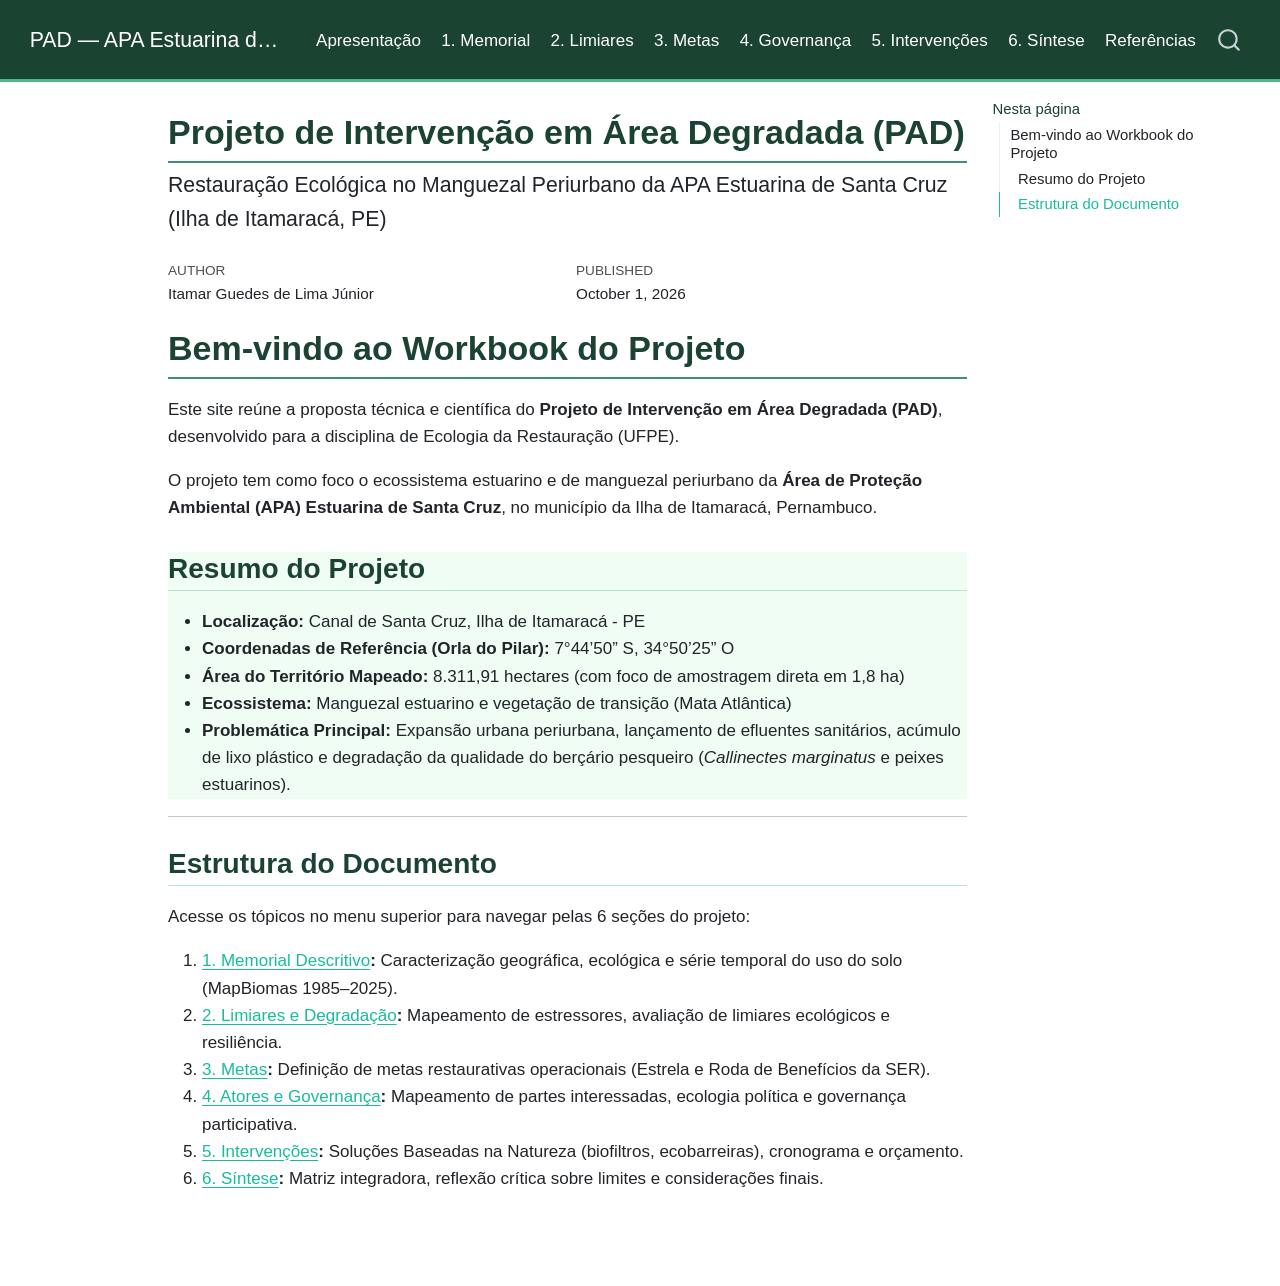
==== commit 1fe6e731: "Add files via upload" ====
--- a/docs/index.html
+++ b/docs/index.html
@@ -190,12 +190,6 @@
 
 <section id="bem-vindo-ao-workbook-do-projeto" class="level1">
 <h1>Bem-vindo ao Workbook do Projeto</h1>
-<div class="quarto-figure quarto-figure-center">
-<figure class="figure">
-<p><img src="banner_capa.png" class="img-fluid figure-img" style="width:100.0%"></p>
-<figcaption>Manguezal Estuarino da APA Estuarina de Santa Cruz — Ilha de Itamaracá, PE</figcaption>
-</figure>
-</div>
 <p>Este site reúne a proposta técnica e científica do <strong>Projeto de Intervenção em Área Degradada (PAD)</strong>, desenvolvido para a disciplina de Ecologia da Restauração (UFPE).</p>
 <p>O projeto tem como foco o ecossistema estuarino e de manguezal periurbano da <strong>Área de Proteção Ambiental (APA) Estuarina de Santa Cruz</strong>, no município da Ilha de Itamaracá, Pernambuco.</p>
 <section id="resumo-do-projeto" class="level2 callout-info">
--- a/docs/styles.css
+++ b/docs/styles.css
@@ -3,18 +3,22 @@
 
 :root {
   --bs-primary: #1b4332;
-  --bs-primary-rgb: 27, 67, 50;
-  --bs-secondary: #0077b6;
-  --bs-success: #2d6a4f;
-  --bs-info: #0a9396;
-  --bs-link-color: #2d6a4f;
-  --bs-link-hover-color: #1b4332;
+  --bs-secondary: #2d6a4f;
+  --bs-success: #40916c;
+  --bs-info: #52b788;
+  --bs-light: #f8f9fa;
+  --bs-dark: #081c15;
 }
 
-/* Navbar Customizada */
+body {
+  font-family: 'Segoe UI', Tahoma, Geneva, Verdana, sans-serif;
+  color: #212529;
+  background-color: #ffffff;
+  line-height: 1.6;
+}
+
 .navbar {
-  background: linear-gradient(135deg, #0f3d3e 0%, #1b4332 100%) !important;
-  box-shadow: 0 2px 8px rgba(0,0,0,0.15);
+  background-color: #1b4332 !important;
   border-bottom: 3px solid #52b788;
 }
 
@@ -25,109 +29,81 @@
 }
 
 .navbar-nav .nav-link:hover {
-  color: #74c69d !important;
+  color: #d8f3dc !important;
 }
 
-.navbar-nav .nav-link.active {
-  color: #94d2bd !important;
-  font-weight: 700;
-  border-bottom: 2px solid #94d2bd;
+h1, h2, h3, h4 {
+  color: #1b4332;
+  font-weight: 600;
 }
 
-/* Títulos das Páginas */
-h1, h2, h3, .title {
-  color: #1b4332;
-  font-weight: 700;
-  font-family: 'Segoe UI', system-ui, -apple-system, sans-serif;
-}
-
-h1.title {
-  border-bottom: 3px solid #52b788;
+h1 {
+  border-bottom: 2px solid #40916c;
   padding-bottom: 8px;
-  margin-bottom: 20px;
+  margin-top: 20px;
 }
 
 h2 {
-  border-left: 4px solid #2d6a4f;
-  padding-left: 10px;
-  margin-top: 1.5em;
+  margin-top: 30px;
+  border-bottom: 1px solid #b7e4c7;
+  padding-bottom: 5px;
 }
 
-/* Tabelas com Estilo de Manguezal */
-table {
-  border-collapse: collapse;
-  width: 100%;
-  margin: 1.5em 0;
-  box-shadow: 0 1px 4px rgba(0,0,0,0.08);
-  border-radius: 6px;
-  overflow: hidden;
-}
-
-thead th, table.table thead th {
-  background-color: #1b4332 !important;
-  color: #ffffff !important;
-  font-weight: 600;
-  text-transform: uppercase;
-  font-size: 0.85rem;
-  letter-spacing: 0.5px;
-  padding: 12px;
-}
-
-tbody tr:nth-child(even) {
-  background-color: #f4f7f5;
-}
-
-tbody tr:hover {
-  background-color: #e8f0ec;
-}
-
-/* Callouts / Caixas de Destaque */
 .callout {
-  border-radius: 8px;
-  box-shadow: 0 2px 6px rgba(0,0,0,0.05);
+  border-left-width: 5px !important;
+  border-radius: 4px;
 }
 
 .callout-note {
   border-left-color: #2d6a4f !important;
-  background-color: #f0f7f3 !important;
-}
-
-.callout-note .callout-header {
-  color: #1b4332 !important;
-  font-weight: 600;
+  background-color: #f4f9f5;
 }
 
 .callout-info {
-  border-left-color: #0077b6 !important;
-  background-color: #edf7fc !important;
-}
-
-.callout-info .callout-header {
-  color: #005f73 !important;
-  font-weight: 600;
+  border-left-color: #52b788 !important;
+  background-color: #f0fdf4;
 }
 
 .callout-warning {
-  border-left-color: #ca6702 !important;
-  background-color: #fdf8f2 !important;
+  border-left-color: #d97706 !important;
+  background-color: #fffbe2;
 }
 
-/* Sumário Lateral (TOC) */
-#TOC {
-  border-left: 2px solid #d8e2dc;
-  padding-left: 12px;
+table {
+  width: 100%;
+  margin-bottom: 1rem;
+  color: #212529;
+  vertical-align: top;
+  border-color: #dee2e6;
 }
 
-#TOC a.nav-link.active {
-  color: #1b4332 !important;
-  font-weight: bold;
-  border-left: 2px solid #2d6a4f;
+table th {
+  background-color: #1b4332;
+  color: #ffffff;
+  padding: 10px;
+  text-align: left;
 }
 
-/* Rodapé das Imagens / Captions */
-figure figcaption {
-  color: #525252;
-  font-style: italic;
+table td {
+  padding: 8px 10px;
+  border-bottom: 1px solid #e9ecef;
+}
+
+table tr:nth-child(even) {
+  background-color: #f8f9fa;
+}
+
+.img-fluid {
+  border-radius: 6px;
+  box-shadow: 0 4px 6px rgba(0, 0, 0, 0.1);
+  margin-bottom: 15px;
+}
+
+footer {
+  margin-top: 50px;
+  padding: 20px 0;
+  background-color: #081c15;
+  color: #b7e4c7;
   text-align: center;
-  margin-top: 6px;
+  font-size: 0.9em;
 }
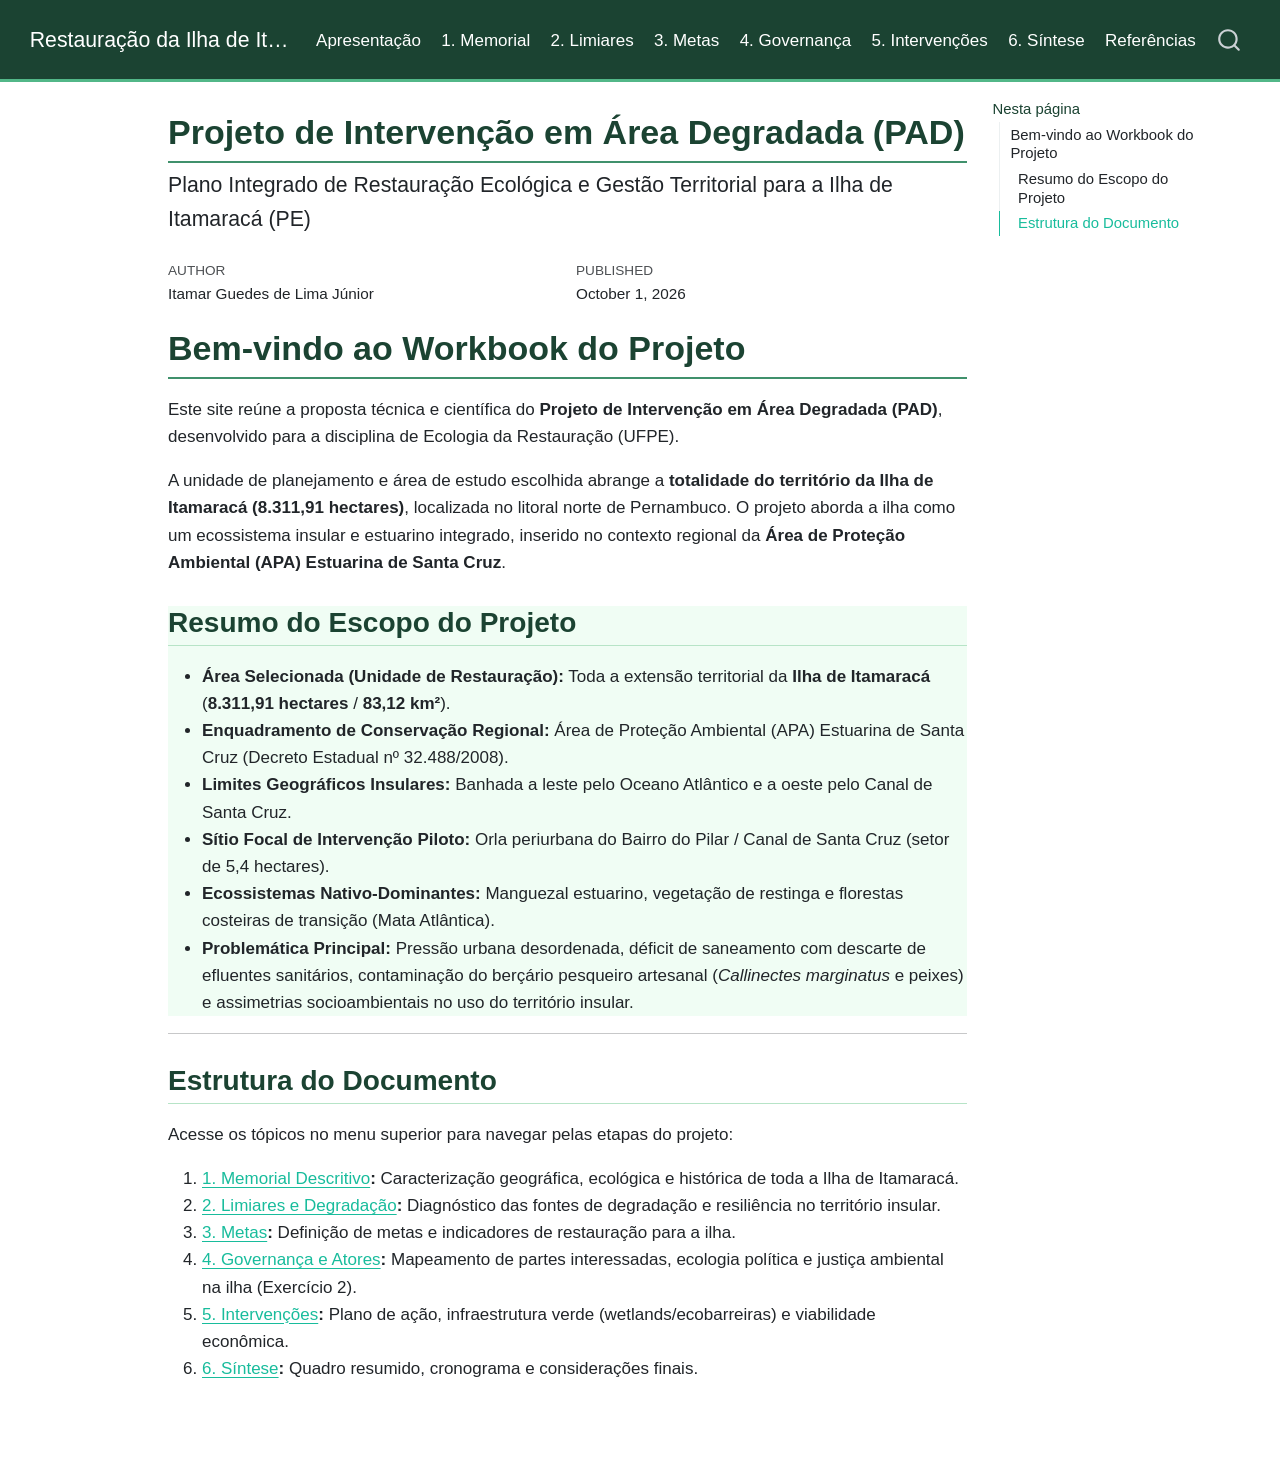
==== commit b2e731ab: "Add files via upload" ====
--- a/docs/index.html
+++ b/docs/index.html
@@ -9,7 +9,7 @@
 <meta name="author" content="Itamar Guedes de Lima Júnior">
 <meta name="dcterms.date" content="2026-10-01">
 
-<title>Projeto de Intervenção em Área Degradada (PAD) – PAD — APA Estuarina de Santa Cruz</title>
+<title>Projeto de Intervenção em Área Degradada (PAD) – Restauração da Ilha de Itamaracá</title>
 <style>
 /* Default styles provided by pandoc.
 ** See https://pandoc.org/MANUAL.html#variables-for-html for config info.
@@ -88,7 +88,7 @@
       <div class="navbar-container container-fluid">
       <div class="navbar-brand-container mx-auto">
     <a class="navbar-brand" href="./index.html">
-    <span class="navbar-title">PAD — APA Estuarina de Santa Cruz</span>
+    <span class="navbar-title">Restauração da Ilha de Itamaracá</span>
     </a>
   </div>
             <div id="quarto-search" class="" title="Search"></div>
@@ -147,7 +147,7 @@
   <ul>
   <li><a href="#bem-vindo-ao-workbook-do-projeto" id="toc-bem-vindo-ao-workbook-do-projeto" class="nav-link active" data-scroll-target="#bem-vindo-ao-workbook-do-projeto">Bem-vindo ao Workbook do Projeto</a>
   <ul class="collapse">
-  <li><a href="#resumo-do-projeto" id="toc-resumo-do-projeto" class="nav-link" data-scroll-target="#resumo-do-projeto">Resumo do Projeto</a></li>
+  <li><a href="#resumo-do-escopo-do-projeto" id="toc-resumo-do-escopo-do-projeto" class="nav-link" data-scroll-target="#resumo-do-escopo-do-projeto">Resumo do Escopo do Projeto</a></li>
   <li><a href="#estrutura-do-documento" id="toc-estrutura-do-documento" class="nav-link" data-scroll-target="#estrutura-do-documento">Estrutura do Documento</a></li>
   </ul></li>
   </ul>
@@ -159,7 +159,7 @@
 <header id="title-block-header" class="quarto-title-block default">
 <div class="quarto-title">
 <h1 class="title">Projeto de Intervenção em Área Degradada (PAD)</h1>
-<p class="subtitle lead">Restauração Ecológica no Manguezal Periurbano da APA Estuarina de Santa Cruz (Ilha de Itamaracá, PE)</p>
+<p class="subtitle lead">Plano Integrado de Restauração Ecológica e Gestão Territorial para a Ilha de Itamaracá (PE)</p>
 </div>
 
 
@@ -191,28 +191,29 @@
 <section id="bem-vindo-ao-workbook-do-projeto" class="level1">
 <h1>Bem-vindo ao Workbook do Projeto</h1>
 <p>Este site reúne a proposta técnica e científica do <strong>Projeto de Intervenção em Área Degradada (PAD)</strong>, desenvolvido para a disciplina de Ecologia da Restauração (UFPE).</p>
-<p>O projeto tem como foco o ecossistema estuarino e de manguezal periurbano da <strong>Área de Proteção Ambiental (APA) Estuarina de Santa Cruz</strong>, no município da Ilha de Itamaracá, Pernambuco.</p>
-<section id="resumo-do-projeto" class="level2 callout-info">
-<h2 class="anchored" data-anchor-id="resumo-do-projeto">Resumo do Projeto</h2>
+<p>A unidade de planejamento e área de estudo escolhida abrange a <strong>totalidade do território da Ilha de Itamaracá (8.311,91 hectares)</strong>, localizada no litoral norte de Pernambuco. O projeto aborda a ilha como um ecossistema insular e estuarino integrado, inserido no contexto regional da <strong>Área de Proteção Ambiental (APA) Estuarina de Santa Cruz</strong>.</p>
+<section id="resumo-do-escopo-do-projeto" class="level2 callout-info">
+<h2 class="anchored" data-anchor-id="resumo-do-escopo-do-projeto">Resumo do Escopo do Projeto</h2>
 <ul>
-<li><strong>Localização:</strong> Canal de Santa Cruz, Ilha de Itamaracá - PE</li>
-<li><strong>Coordenadas de Referência (Orla do Pilar):</strong> 7°44’50” S, 34°50’25” O</li>
-<li><strong>Área do Território Mapeado:</strong> 8.311,91 hectares (com foco de amostragem direta em 1,8 ha)</li>
-<li><strong>Ecossistema:</strong> Manguezal estuarino e vegetação de transição (Mata Atlântica)</li>
-<li><strong>Problemática Principal:</strong> Expansão urbana periurbana, lançamento de efluentes sanitários, acúmulo de lixo plástico e degradação da qualidade do berçário pesqueiro (<em>Callinectes marginatus</em> e peixes estuarinos).</li>
+<li><strong>Área Selecionada (Unidade de Restauração):</strong> Toda a extensão territorial da <strong>Ilha de Itamaracá</strong> (<strong>8.311,91 hectares</strong> / <strong>83,12 km²</strong>).</li>
+<li><strong>Enquadramento de Conservação Regional:</strong> Área de Proteção Ambiental (APA) Estuarina de Santa Cruz (Decreto Estadual nº 32.488/2008).</li>
+<li><strong>Limites Geográficos Insulares:</strong> Banhada a leste pelo Oceano Atlântico e a oeste pelo Canal de Santa Cruz.</li>
+<li><strong>Sítio Focal de Intervenção Piloto:</strong> Orla periurbana do Bairro do Pilar / Canal de Santa Cruz (setor de 5,4 hectares).</li>
+<li><strong>Ecossistemas Nativo-Dominantes:</strong> Manguezal estuarino, vegetação de restinga e florestas costeiras de transição (Mata Atlântica).</li>
+<li><strong>Problemática Principal:</strong> Pressão urbana desordenada, déficit de saneamento com descarte de efluentes sanitários, contaminação do berçário pesqueiro artesanal (<em>Callinectes marginatus</em> e peixes) e assimetrias socioambientais no uso do território insular.</li>
 </ul>
 </section>
 <hr>
 <section id="estrutura-do-documento" class="level2">
 <h2 class="anchored" data-anchor-id="estrutura-do-documento">Estrutura do Documento</h2>
-<p>Acesse os tópicos no menu superior para navegar pelas 6 seções do projeto:</p>
+<p>Acesse os tópicos no menu superior para navegar pelas etapas do projeto:</p>
 <ol type="1">
-<li><strong><a href="./secao1.html">1. Memorial Descritivo</a>:</strong> Caracterização geográfica, ecológica e série temporal do uso do solo (MapBiomas 1985–2025).</li>
-<li><strong><a href="./secao2.html">2. Limiares e Degradação</a>:</strong> Mapeamento de estressores, avaliação de limiares ecológicos e resiliência.</li>
-<li><strong><a href="./secao3.html">3. Metas</a>:</strong> Definição de metas restaurativas operacionais (Estrela e Roda de Benefícios da SER).</li>
-<li><strong><a href="./secao4.html">4. Atores e Governança</a>:</strong> Mapeamento de partes interessadas, ecologia política e governança participativa.</li>
-<li><strong><a href="./secao5.html">5. Intervenções</a>:</strong> Soluções Baseadas na Natureza (biofiltros, ecobarreiras), cronograma e orçamento.</li>
-<li><strong><a href="./secao6.html">6. Síntese</a>:</strong> Matriz integradora, reflexão crítica sobre limites e considerações finais.</li>
+<li><strong><a href="./secao1.html">1. Memorial Descritivo</a>:</strong> Caracterização geográfica, ecológica e histórica de toda a Ilha de Itamaracá.</li>
+<li><strong><a href="./secao2.html">2. Limiares e Degradação</a>:</strong> Diagnóstico das fontes de degradação e resiliência no território insular.</li>
+<li><strong><a href="./secao3.html">3. Metas</a>:</strong> Definição de metas e indicadores de restauração para a ilha.</li>
+<li><strong><a href="./secao4.html">4. Governança e Atores</a>:</strong> Mapeamento de partes interessadas, ecologia política e justiça ambiental na ilha (Exercício 2).</li>
+<li><strong><a href="./secao5.html">5. Intervenções</a>:</strong> Plano de ação, infraestrutura verde (wetlands/ecobarreiras) e viabilidade econômica.</li>
+<li><strong><a href="./secao6.html">6. Síntese</a>:</strong> Quadro resumido, cronograma e considerações finais.</li>
 </ol>
 
 
